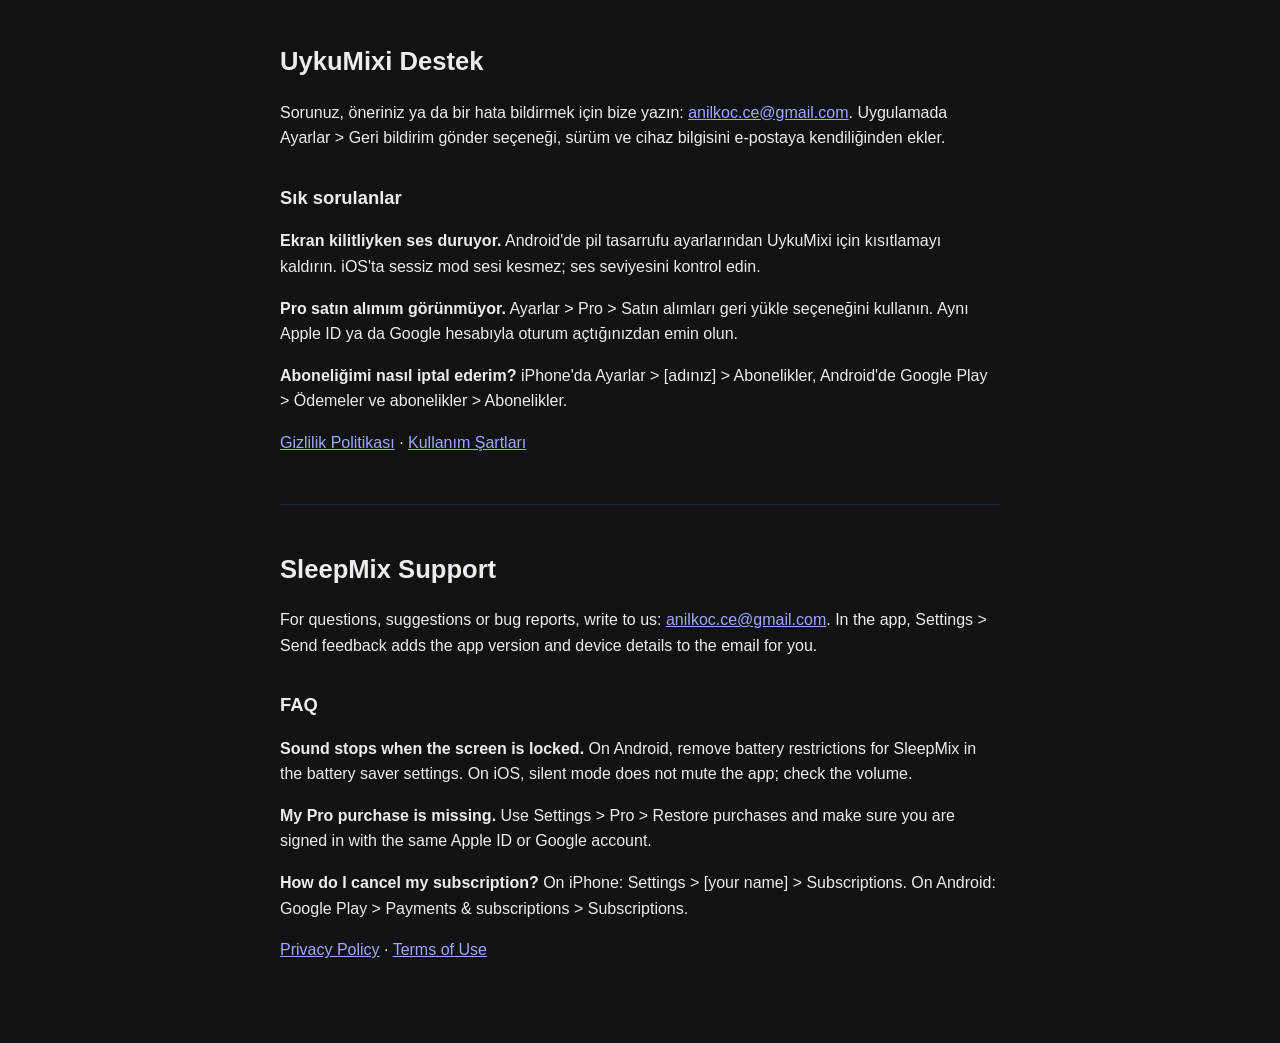
==== index.html @ a56cada1 "Yasal sayfalar: c9f57d1" ====
<!doctype html>
<html lang="tr">
<head>
  <meta charset="utf-8">
  <meta name="viewport" content="width=device-width, initial-scale=1">
  <title>UykuMixi / SleepMix – Destek / Support</title>
  <link rel="stylesheet" href="style.css">
</head>
<body>
<main>
  <section lang="tr">
    <h1>UykuMixi Destek</h1>
    <p>Sorunuz, öneriniz ya da bir hata bildirmek için bize yazın:
      <a href="mailto:anilkoc.ce@gmail.com">anilkoc.ce@gmail.com</a>. Uygulamada Ayarlar &gt; Geri bildirim gönder
      seçeneği, sürüm ve cihaz bilgisini e-postaya kendiliğinden ekler.</p>
    <h2>Sık sorulanlar</h2>
    <p><strong>Ekran kilitliyken ses duruyor.</strong> Android'de pil tasarrufu ayarlarından UykuMixi için
      kısıtlamayı kaldırın. iOS'ta sessiz mod sesi kesmez; ses seviyesini kontrol edin.</p>
    <p><strong>Pro satın alımım görünmüyor.</strong> Ayarlar &gt; Pro &gt; Satın alımları geri yükle seçeneğini
      kullanın. Aynı Apple ID ya da Google hesabıyla oturum açtığınızdan emin olun.</p>
    <p><strong>Aboneliğimi nasıl iptal ederim?</strong> iPhone'da Ayarlar &gt; [adınız] &gt; Abonelikler, Android'de
      Google Play &gt; Ödemeler ve abonelikler &gt; Abonelikler.</p>
    <p><a href="privacy.html#tr">Gizlilik Politikası</a> · <a href="terms.html#tr">Kullanım Şartları</a></p>
  </section>

  <hr>

  <section lang="en">
    <h1>SleepMix Support</h1>
    <p>For questions, suggestions or bug reports, write to us:
      <a href="mailto:anilkoc.ce@gmail.com">anilkoc.ce@gmail.com</a>. In the app, Settings &gt; Send feedback adds the app
      version and device details to the email for you.</p>
    <h2>FAQ</h2>
    <p><strong>Sound stops when the screen is locked.</strong> On Android, remove battery restrictions for SleepMix in
      the battery saver settings. On iOS, silent mode does not mute the app; check the volume.</p>
    <p><strong>My Pro purchase is missing.</strong> Use Settings &gt; Pro &gt; Restore purchases and make sure you are
      signed in with the same Apple ID or Google account.</p>
    <p><strong>How do I cancel my subscription?</strong> On iPhone: Settings &gt; [your name] &gt; Subscriptions. On
      Android: Google Play &gt; Payments &amp; subscriptions &gt; Subscriptions.</p>
    <p><a href="privacy.html#en">Privacy Policy</a> · <a href="terms.html#en">Terms of Use</a></p>
  </section>
</main>
</body>
</html>
---- style.css ----
:root {
  color-scheme: dark;
  --bg: #121212;
  --surface: #1e2148;
  --text: #ececf1;
  --muted: #a8a9c0;
  --accent: #9fa8ff;
}

body {
  margin: 0;
  background: var(--bg);
  color: var(--text);
  font: 16px/1.6 -apple-system, BlinkMacSystemFont, "Segoe UI", Roboto, sans-serif;
}

main {
  max-width: 720px;
  margin: 0 auto;
  padding: 24px 20px 64px;
}

nav {
  margin-bottom: 24px;
  color: var(--muted);
}

h1 {
  font-size: 1.6rem;
  line-height: 1.3;
}

h2 {
  margin-top: 2rem;
  font-size: 1.15rem;
}

a {
  color: var(--accent);
}

.meta {
  color: var(--muted);
}

hr {
  margin: 48px 0;
  border: 0;
  border-top: 1px solid var(--surface);
}
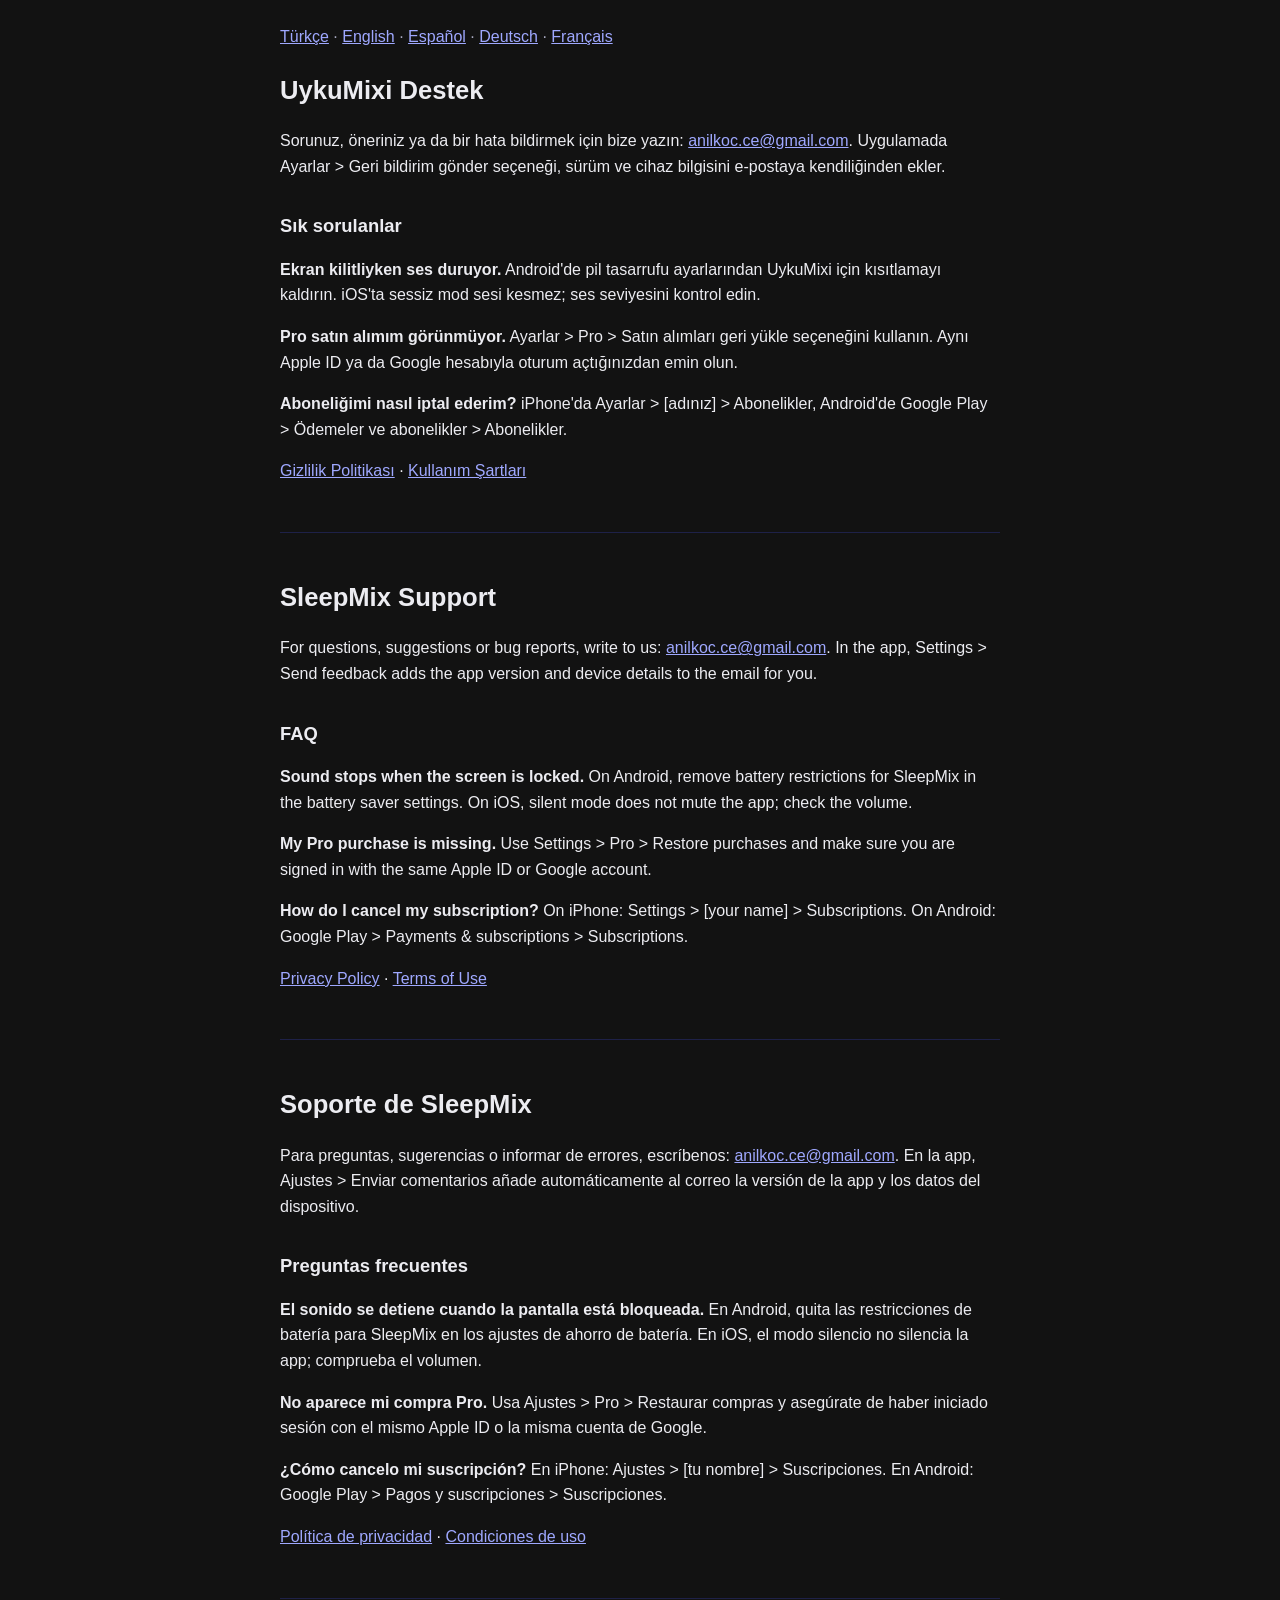
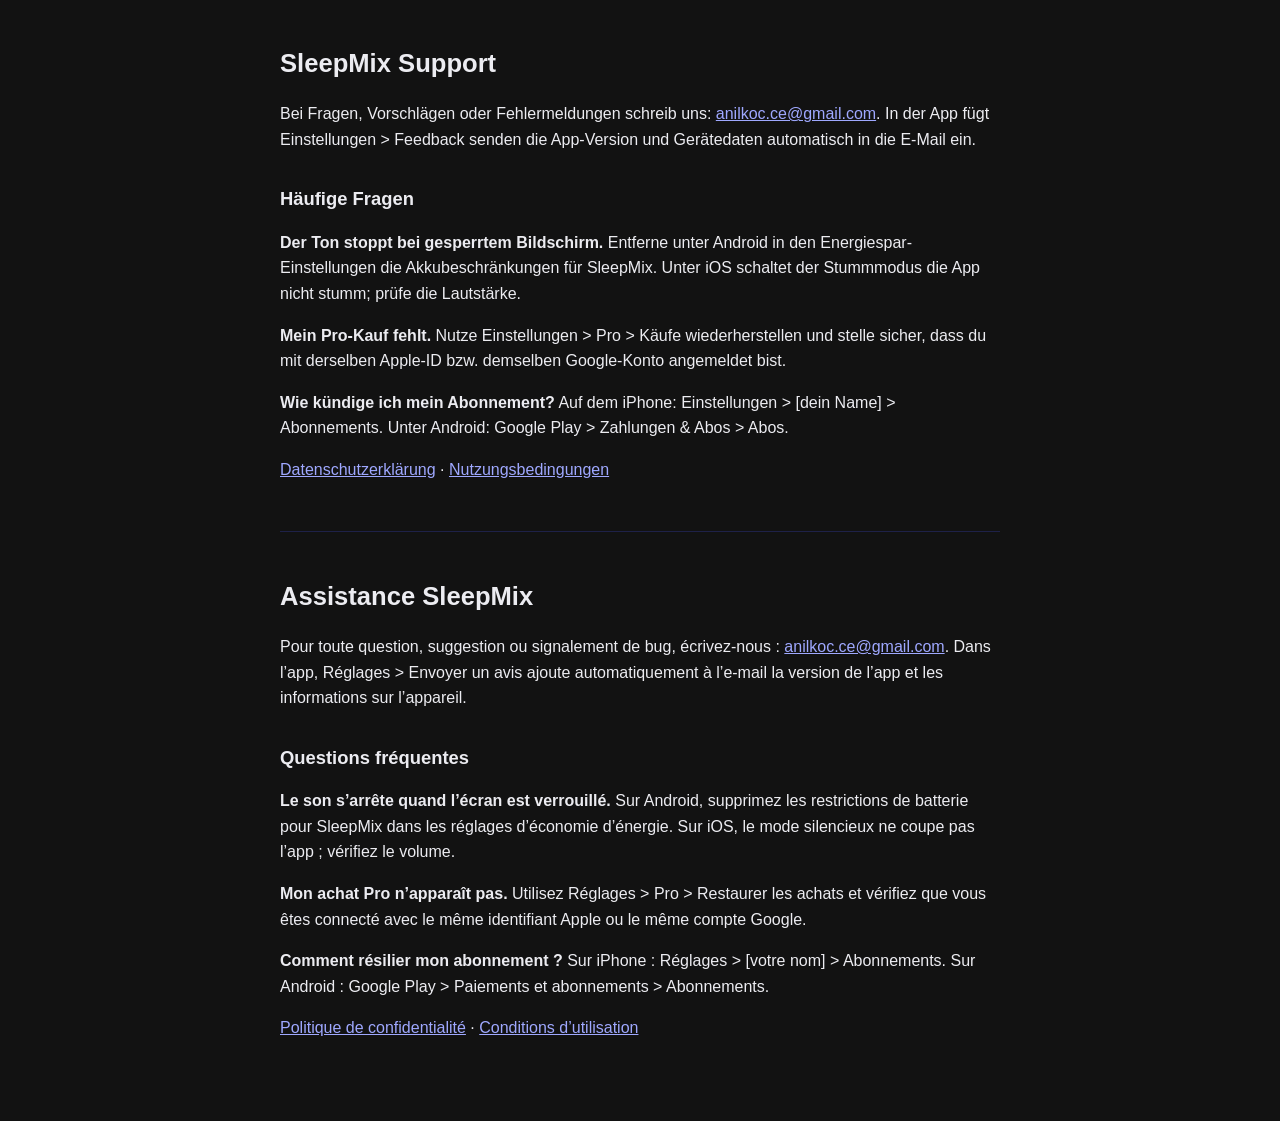
==== commit 0f3f9d54: "Yasal sayfalar: f1334cd" ====
--- a/index.html
+++ b/index.html
@@ -3,12 +3,14 @@
 <head>
   <meta charset="utf-8">
   <meta name="viewport" content="width=device-width, initial-scale=1">
-  <title>UykuMixi / SleepMix – Destek / Support</title>
+  <title>UykuMixi / SleepMix – Destek / Support / Soporte / Assistance</title>
   <link rel="stylesheet" href="style.css">
 </head>
 <body>
 <main>
-  <section lang="tr">
+  <nav><a href="#tr">Türkçe</a> · <a href="#en">English</a> · <a href="#es">Español</a> · <a href="#de">Deutsch</a> · <a href="#fr">Français</a></nav>
+
+  <section id="tr" lang="tr">
     <h1>UykuMixi Destek</h1>
     <p>Sorunuz, öneriniz ya da bir hata bildirmek için bize yazın:
       <a href="mailto:anilkoc.ce@gmail.com">anilkoc.ce@gmail.com</a>. Uygulamada Ayarlar &gt; Geri bildirim gönder
@@ -25,7 +27,7 @@
 
   <hr>
 
-  <section lang="en">
+  <section id="en" lang="en">
     <h1>SleepMix Support</h1>
     <p>For questions, suggestions or bug reports, write to us:
       <a href="mailto:anilkoc.ce@gmail.com">anilkoc.ce@gmail.com</a>. In the app, Settings &gt; Send feedback adds the app
@@ -39,6 +41,62 @@
       Android: Google Play &gt; Payments &amp; subscriptions &gt; Subscriptions.</p>
     <p><a href="privacy.html#en">Privacy Policy</a> · <a href="terms.html#en">Terms of Use</a></p>
   </section>
+
+  <hr>
+
+  <section id="es" lang="es">
+    <h1>Soporte de SleepMix</h1>
+    <p>Para preguntas, sugerencias o informar de errores, escríbenos:
+      <a href="mailto:anilkoc.ce@gmail.com">anilkoc.ce@gmail.com</a>. En la app, Ajustes &gt; Enviar comentarios añade
+      automáticamente al correo la versión de la app y los datos del dispositivo.</p>
+    <h2>Preguntas frecuentes</h2>
+    <p><strong>El sonido se detiene cuando la pantalla está bloqueada.</strong> En Android, quita las restricciones de
+      batería para SleepMix en los ajustes de ahorro de batería. En iOS, el modo silencio no silencia la app; comprueba
+      el volumen.</p>
+    <p><strong>No aparece mi compra Pro.</strong> Usa Ajustes &gt; Pro &gt; Restaurar compras y asegúrate de haber
+      iniciado sesión con el mismo Apple ID o la misma cuenta de Google.</p>
+    <p><strong>¿Cómo cancelo mi suscripción?</strong> En iPhone: Ajustes &gt; [tu nombre] &gt; Suscripciones. En
+      Android: Google Play &gt; Pagos y suscripciones &gt; Suscripciones.</p>
+    <p><a href="privacy.html#es">Política de privacidad</a> · <a href="terms.html#es">Condiciones de uso</a></p>
+  </section>
+
+  <hr>
+
+  <section id="de" lang="de">
+    <h1>SleepMix Support</h1>
+    <p>Bei Fragen, Vorschlägen oder Fehlermeldungen schreib uns:
+      <a href="mailto:anilkoc.ce@gmail.com">anilkoc.ce@gmail.com</a>. In der App fügt Einstellungen &gt; Feedback
+      senden die App-Version und Gerätedaten automatisch in die E-Mail ein.</p>
+    <h2>Häufige Fragen</h2>
+    <p><strong>Der Ton stoppt bei gesperrtem Bildschirm.</strong> Entferne unter Android in den Energiespar-Einstellungen
+      die Akkubeschränkungen für SleepMix. Unter iOS schaltet der Stummmodus die App nicht stumm; prüfe die
+      Lautstärke.</p>
+    <p><strong>Mein Pro-Kauf fehlt.</strong> Nutze Einstellungen &gt; Pro &gt; Käufe wiederherstellen und stelle
+      sicher, dass du mit derselben Apple-ID bzw. demselben Google-Konto angemeldet bist.</p>
+    <p><strong>Wie kündige ich mein Abonnement?</strong> Auf dem iPhone: Einstellungen &gt; [dein Name] &gt;
+      Abonnements. Unter Android: Google Play &gt; Zahlungen &amp; Abos &gt; Abos.</p>
+    <p><a href="privacy.html#de">Datenschutzerklärung</a> · <a href="terms.html#de">Nutzungsbedingungen</a></p>
+  </section>
+
+  <hr>
+
+  <section id="fr" lang="fr">
+    <h1>Assistance SleepMix</h1>
+    <p>Pour toute question, suggestion ou signalement de bug, écrivez-nous :
+      <a href="mailto:anilkoc.ce@gmail.com">anilkoc.ce@gmail.com</a>. Dans l’app, Réglages &gt; Envoyer un avis ajoute
+      automatiquement à l’e-mail la version de l’app et les informations sur l’appareil.</p>
+    <h2>Questions fréquentes</h2>
+    <p><strong>Le son s’arrête quand l’écran est verrouillé.</strong> Sur Android, supprimez les restrictions de
+      batterie pour SleepMix dans les réglages d’économie d’énergie. Sur iOS, le mode silencieux ne coupe pas l’app ;
+      vérifiez le volume.</p>
+    <p><strong>Mon achat Pro n’apparaît pas.</strong> Utilisez Réglages &gt; Pro &gt; Restaurer les achats et vérifiez
+      que vous êtes connecté avec le même identifiant Apple ou le même compte Google.</p>
+    <p><strong>Comment résilier mon abonnement ?</strong> Sur iPhone : Réglages &gt; [votre nom] &gt; Abonnements. Sur
+      Android : Google Play &gt; Paiements et abonnements &gt; Abonnements.</p>
+    <p><a href="privacy.html#fr">Politique de confidentialité</a> · <a href="terms.html#fr">Conditions
+      d’utilisation</a></p>
+  </section>
 </main>
+<script src="lang.js"></script>
 </body>
 </html>
